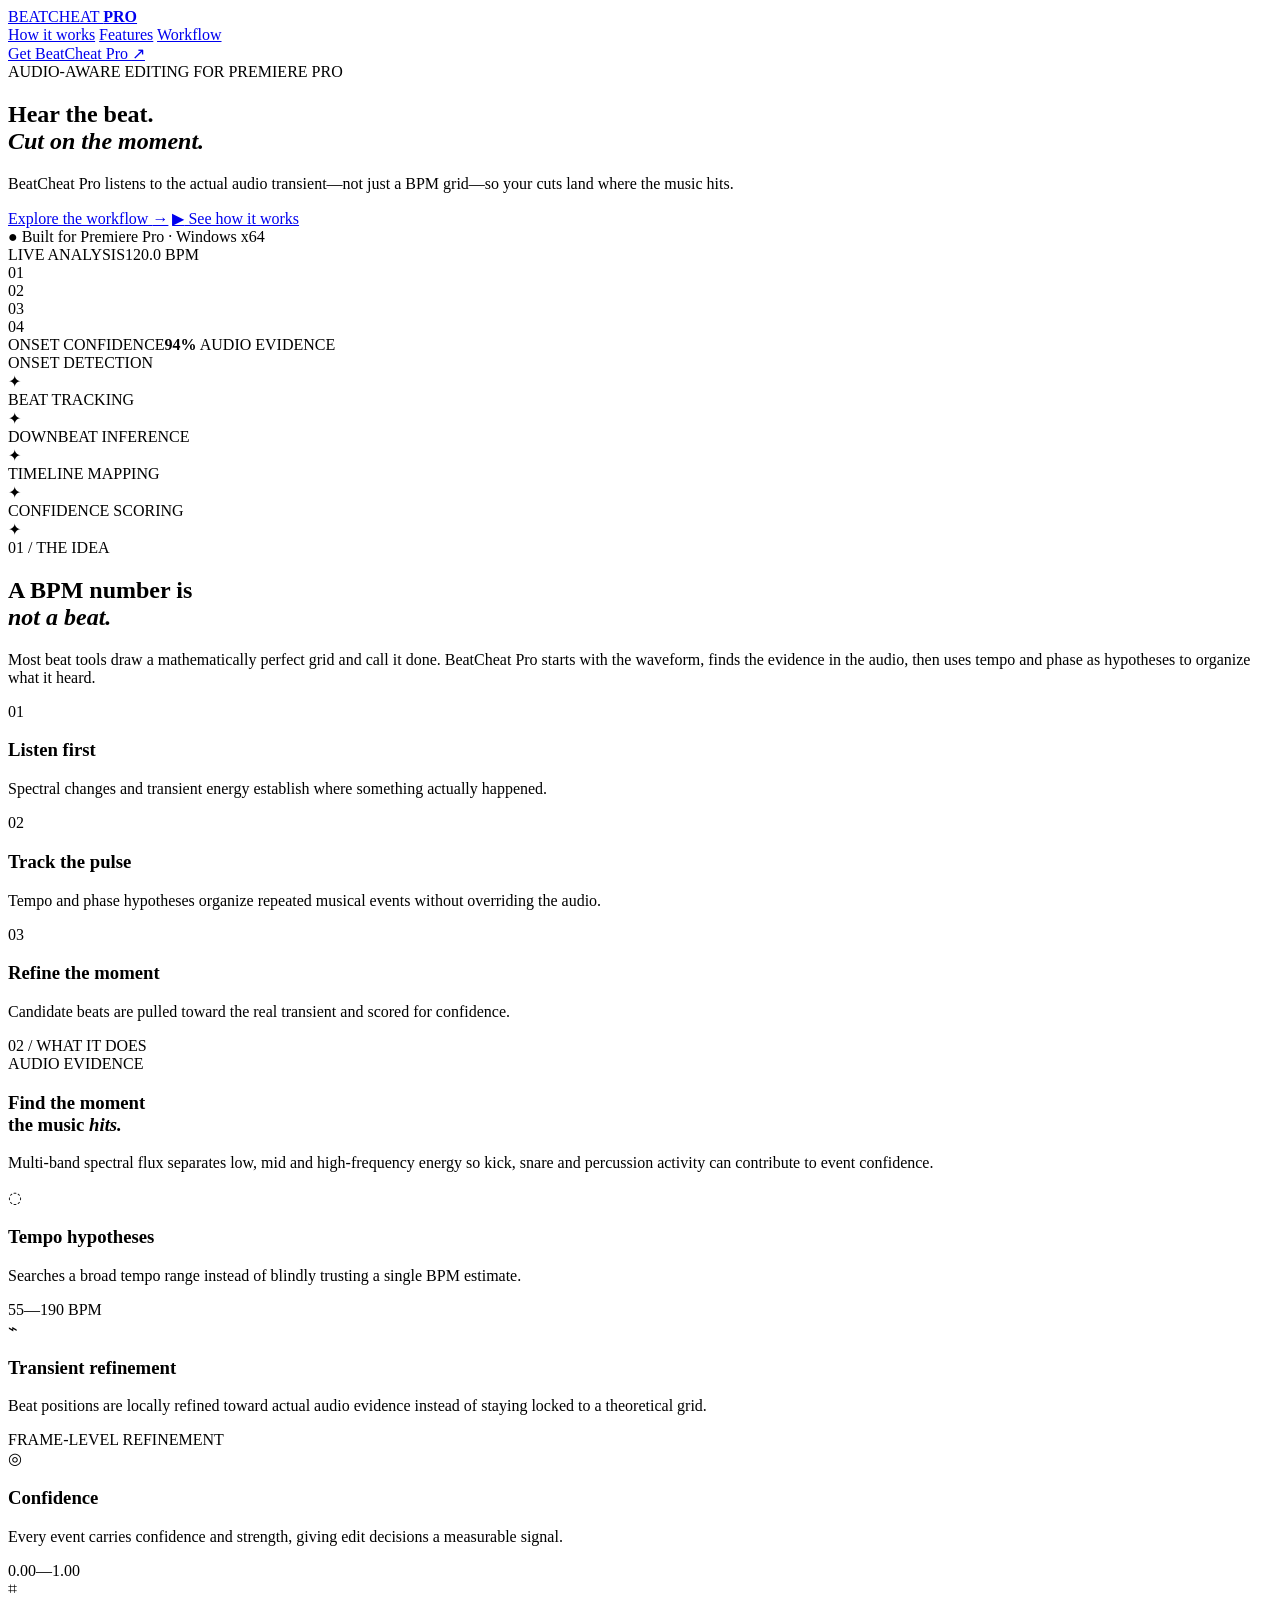
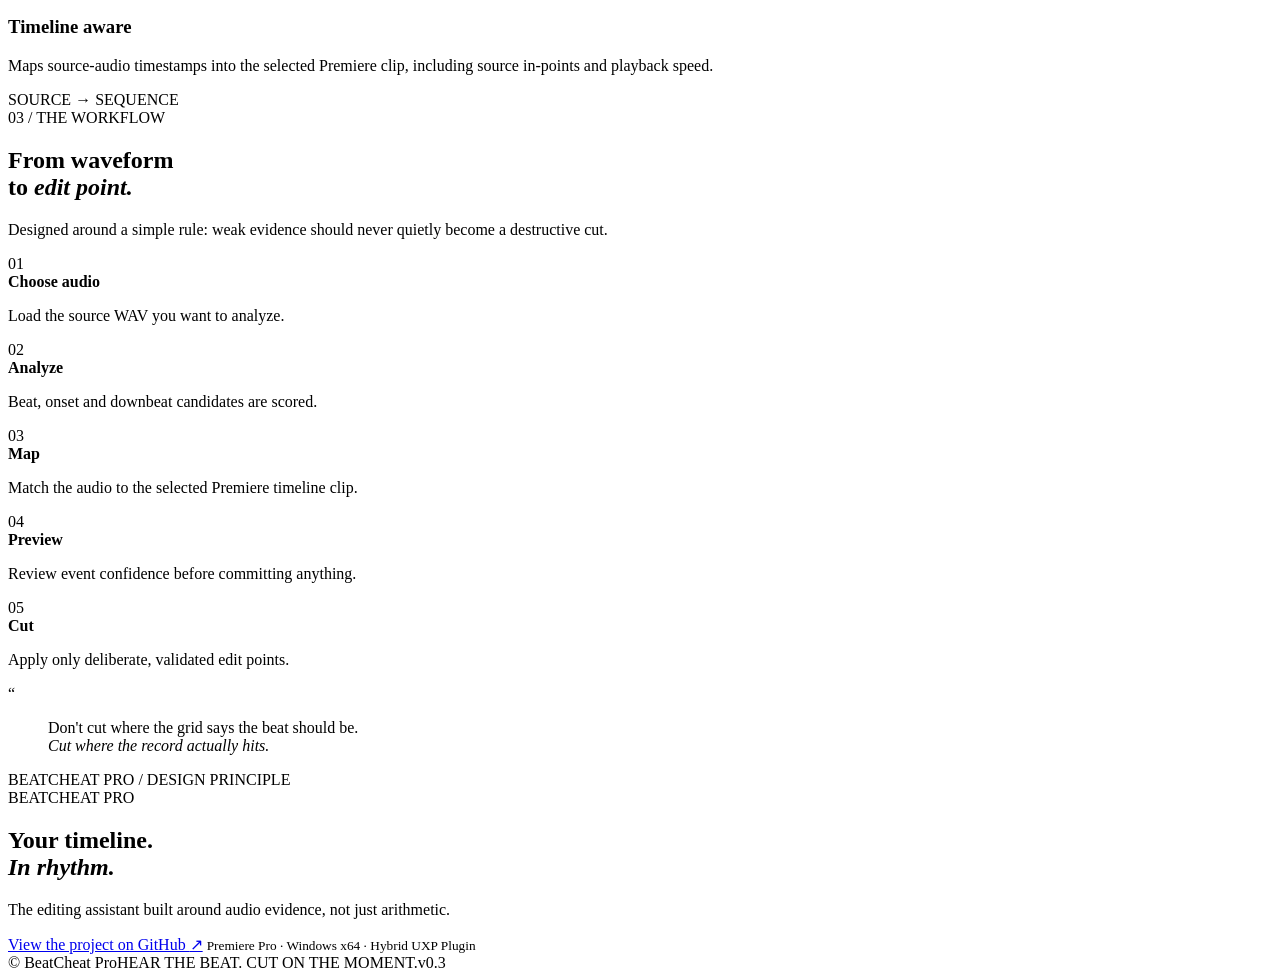
==== website/index.html @ 13fb93d5 "Build BeatCheat Pro showcase landing page" ====
<!doctype html>
<html lang="en">
<head>
  <meta charset="utf-8">
  <meta name="viewport" content="width=device-width,initial-scale=1">
  <meta name="theme-color" content="#070707">
  <meta name="description" content="BeatCheat Pro — Hear the beat. Cut on the moment. Precision beat and onset detection for Premiere Pro.">
  <title>BeatCheat Pro — Hear the beat. Cut on the moment.</title>
  <link rel="stylesheet" href="./styles.css">
</head>
<body>
  <div class="grain"></div>
  <header class="nav">
    <a class="brand" href="#">
      <span class="brand-mark"><i></i><i></i><i></i><i></i><i></i></span>
      <span>BEATCHEAT <b>PRO</b></span>
    </a>
    <nav>
      <a href="#how">How it works</a>
      <a href="#features">Features</a>
      <a href="#workflow">Workflow</a>
    </nav>
    <a class="nav-cta" href="#download">Get BeatCheat Pro <span>↗</span></a>
  </header>

  <main>
    <section class="hero">
      <div class="hero-copy">
        <div class="eyebrow"><span class="pulse"></span> AUDIO-AWARE EDITING FOR PREMIERE PRO</div>
        <h1>Hear the beat.<br><em>Cut on the moment.</em></h1>
        <p class="hero-sub">BeatCheat Pro listens to the actual audio transient—not just a BPM grid—so your cuts land where the music hits.</p>
        <div class="hero-actions">
          <a class="button primary" href="#download">Explore the workflow <span>→</span></a>
          <a class="button ghost" href="#how"><span class="play">▶</span> See how it works</a>
        </div>
        <div class="hero-note"><span>●</span> Built for Premiere Pro · Windows x64</div>
      </div>

      <div class="hero-visual" aria-label="Beat detection visualization">
        <div class="visual-top"><span>LIVE ANALYSIS</span><span>120.0 BPM</span></div>
        <div class="wave">
          <div class="wave-line"></div>
          <div class="beat b1"><span>01</span></div>
          <div class="beat b2"><span>02</span></div>
          <div class="beat b3"><span>03</span></div>
          <div class="beat b4"><span>04</span></div>
          <div class="playhead"></div>
        </div>
        <div class="visual-bottom">
          <span>ONSET CONFIDENCE</span><strong>94%</strong>
          <span class="source">AUDIO EVIDENCE</span>
        </div>
      </div>
    </section>

    <section class="ticker" aria-label="Capabilities">
      <div>ONSET DETECTION</div><span>✦</span><div>BEAT TRACKING</div><span>✦</span><div>DOWNBEAT INFERENCE</div><span>✦</span><div>TIMELINE MAPPING</div><span>✦</span><div>CONFIDENCE SCORING</div><span>✦</span>
    </section>

    <section id="how" class="section split">
      <div class="section-label">01 / THE IDEA</div>
      <div>
        <h2>A BPM number is<br><em>not a beat.</em></h2>
        <p class="lead">Most beat tools draw a mathematically perfect grid and call it done. BeatCheat Pro starts with the waveform, finds the evidence in the audio, then uses tempo and phase as hypotheses to organize what it heard.</p>
        <div class="principles">
          <article><span>01</span><h3>Listen first</h3><p>Spectral changes and transient energy establish where something actually happened.</p></article>
          <article><span>02</span><h3>Track the pulse</h3><p>Tempo and phase hypotheses organize repeated musical events without overriding the audio.</p></article>
          <article><span>03</span><h3>Refine the moment</h3><p>Candidate beats are pulled toward the real transient and scored for confidence.</p></article>
        </div>
      </div>
    </section>

    <section id="features" class="section features">
      <div class="section-label">02 / WHAT IT DOES</div>
      <div class="feature-grid">
        <article class="feature hero-card">
          <div class="card-kicker">AUDIO EVIDENCE</div>
          <h3>Find the moment<br>the music <em>hits.</em></h3>
          <div class="mini-spectrum"><i></i><i></i><i></i><i></i><i></i><i></i><i></i><i></i><i></i><i></i><i></i><i></i><i></i><i></i><i></i></div>
          <p>Multi-band spectral flux separates low, mid and high-frequency energy so kick, snare and percussion activity can contribute to event confidence.</p>
        </article>
        <article class="feature">
          <div class="icon">◌</div><h3>Tempo hypotheses</h3><p>Searches a broad tempo range instead of blindly trusting a single BPM estimate.</p><span class="card-foot">55—190 BPM</span>
        </article>
        <article class="feature">
          <div class="icon">⌁</div><h3>Transient refinement</h3><p>Beat positions are locally refined toward actual audio evidence instead of staying locked to a theoretical grid.</p><span class="card-foot">FRAME-LEVEL REFINEMENT</span>
        </article>
        <article class="feature">
          <div class="icon">◎</div><h3>Confidence</h3><p>Every event carries confidence and strength, giving edit decisions a measurable signal.</p><span class="card-foot">0.00—1.00</span>
        </article>
        <article class="feature">
          <div class="icon">⌗</div><h3>Timeline aware</h3><p>Maps source-audio timestamps into the selected Premiere clip, including source in-points and playback speed.</p><span class="card-foot">SOURCE → SEQUENCE</span>
        </article>
      </div>
    </section>

    <section id="workflow" class="section workflow">
      <div class="section-label">03 / THE WORKFLOW</div>
      <div class="workflow-head"><h2>From waveform<br>to <em>edit point.</em></h2><p>Designed around a simple rule: weak evidence should never quietly become a destructive cut.</p></div>
      <div class="steps">
        <div class="step"><span>01</span><div><b>Choose audio</b><p>Load the source WAV you want to analyze.</p></div></div>
        <div class="connector"></div>
        <div class="step"><span>02</span><div><b>Analyze</b><p>Beat, onset and downbeat candidates are scored.</p></div></div>
        <div class="connector"></div>
        <div class="step"><span>03</span><div><b>Map</b><p>Match the audio to the selected Premiere timeline clip.</p></div></div>
        <div class="connector"></div>
        <div class="step"><span>04</span><div><b>Preview</b><p>Review event confidence before committing anything.</p></div></div>
        <div class="connector"></div>
        <div class="step"><span>05</span><div><b>Cut</b><p>Apply only deliberate, validated edit points.</p></div></div>
      </div>
    </section>

    <section class="quote">
      <div class="quote-mark">“</div>
      <blockquote>Don't cut where the grid says the beat should be.<br><em>Cut where the record actually hits.</em></blockquote>
      <div class="quote-line"></div>
      <span>BEATCHEAT PRO / DESIGN PRINCIPLE</span>
    </section>

    <section id="download" class="final">
      <div class="final-glow"></div>
      <div class="eyebrow"><span class="pulse"></span> BEATCHEAT PRO</div>
      <h2>Your timeline.<br><em>In rhythm.</em></h2>
      <p>The editing assistant built around audio evidence, not just arithmetic.</p>
      <a class="button primary large" href="https://github.com/madebykraman/beatcheatpro">View the project on GitHub <span>↗</span></a>
      <small>Premiere Pro · Windows x64 · Hybrid UXP Plugin</small>
    </section>
  </main>

  <footer><span>© BeatCheat Pro</span><span>HEAR THE BEAT. CUT ON THE MOMENT.</span><span>v0.3</span></footer>
  <script src="./script.js"></script>
</body>
</html>
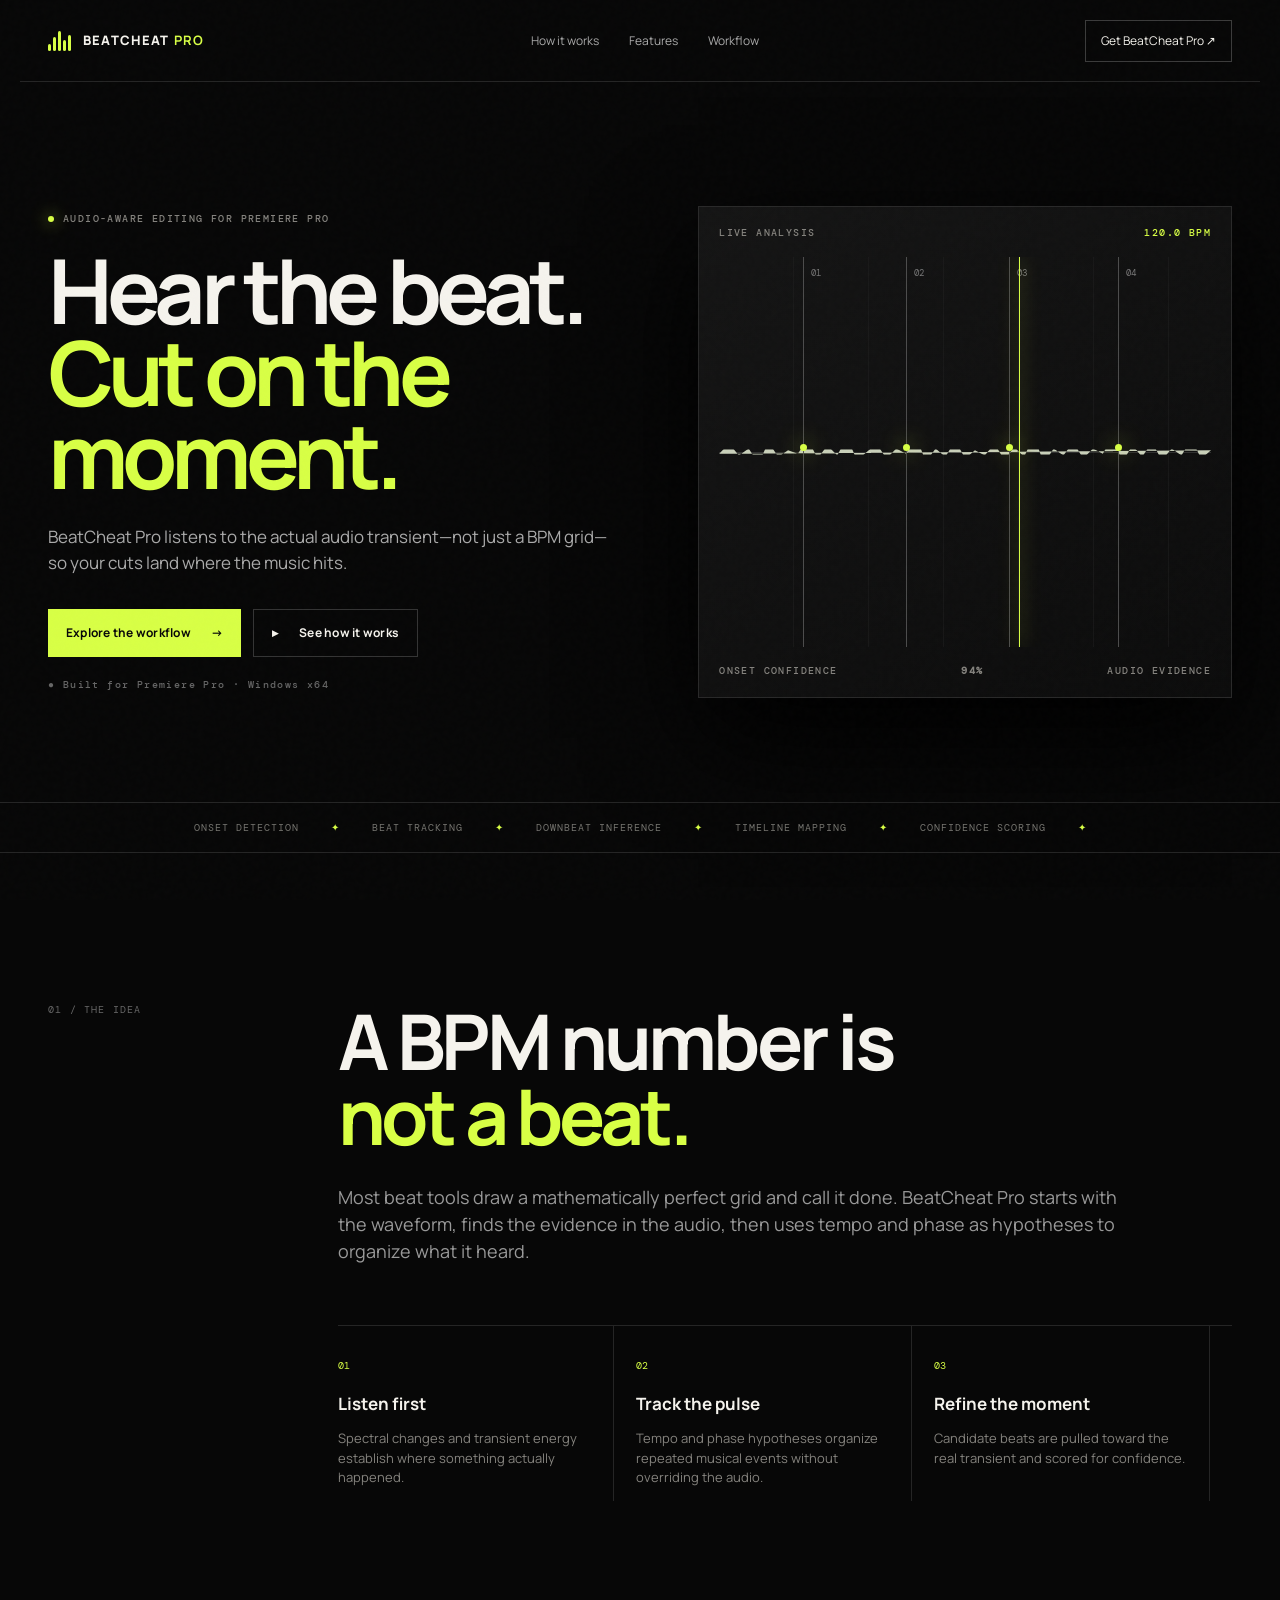
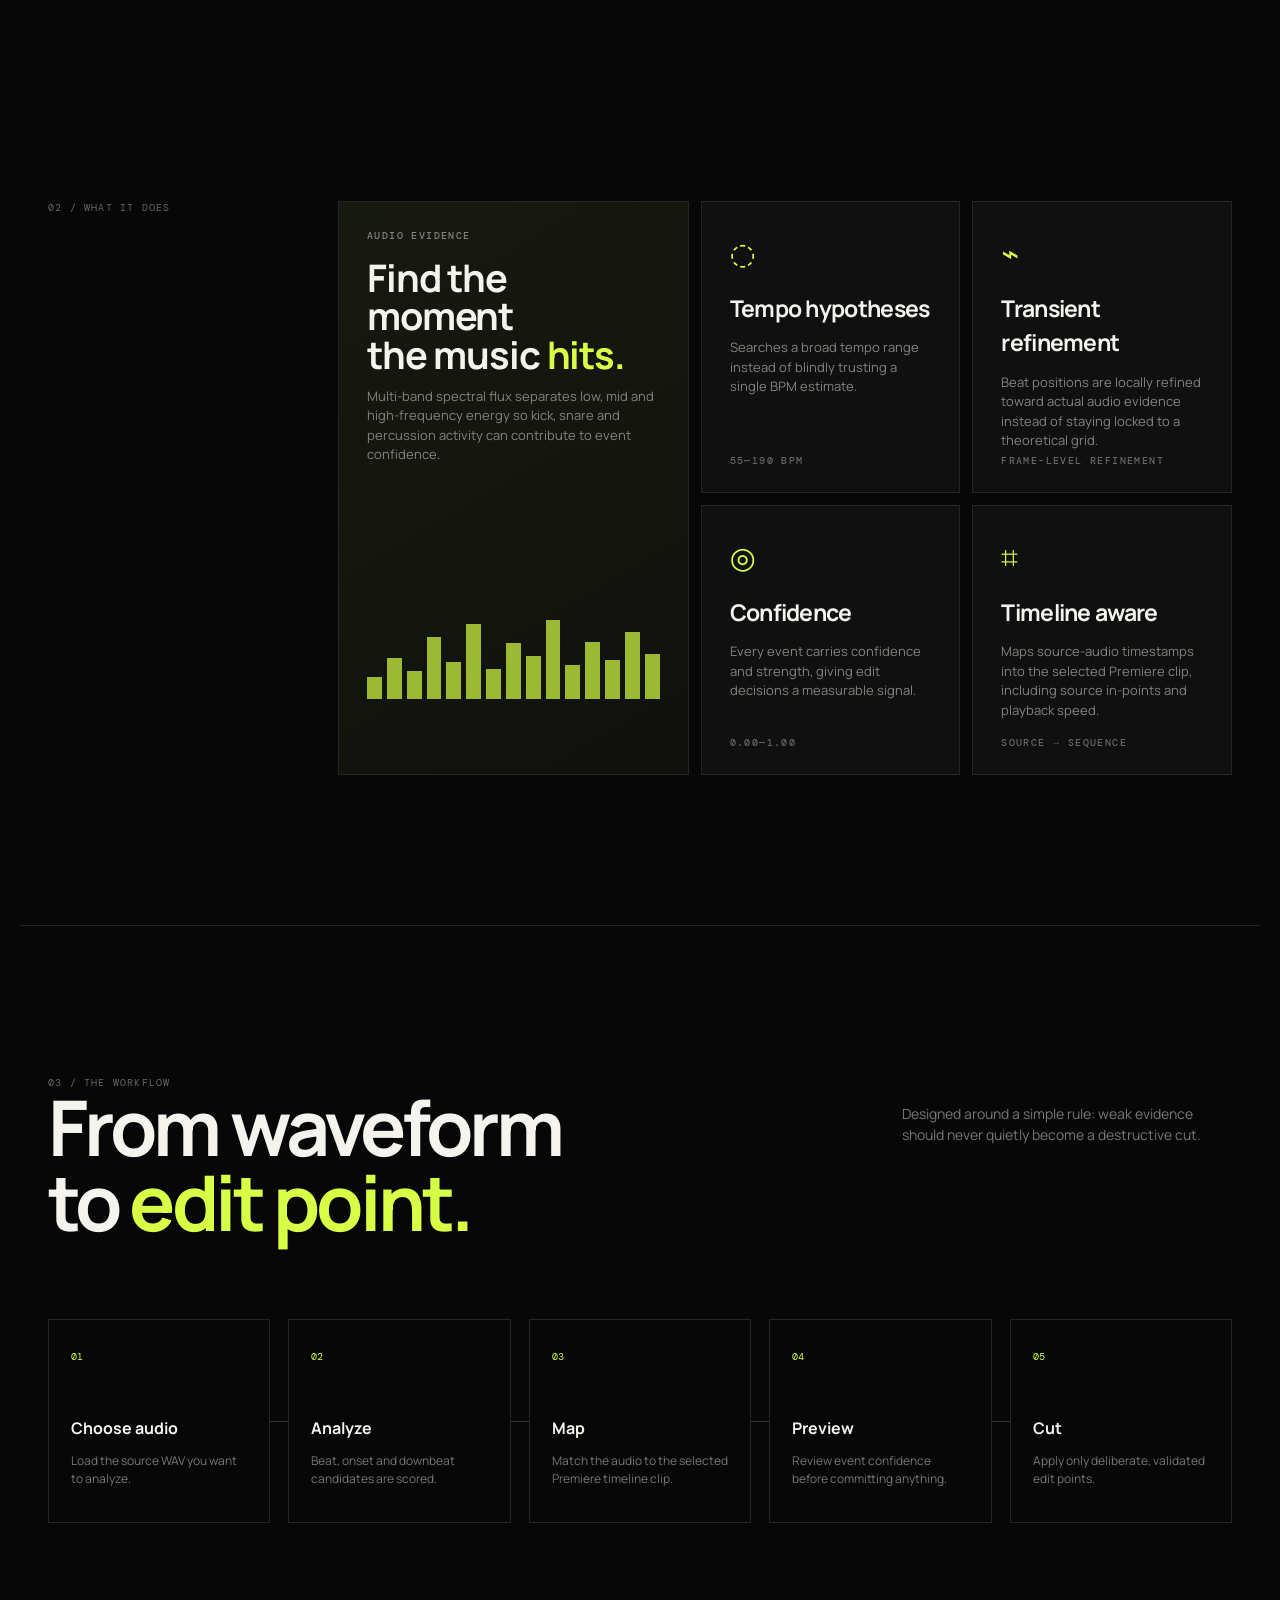
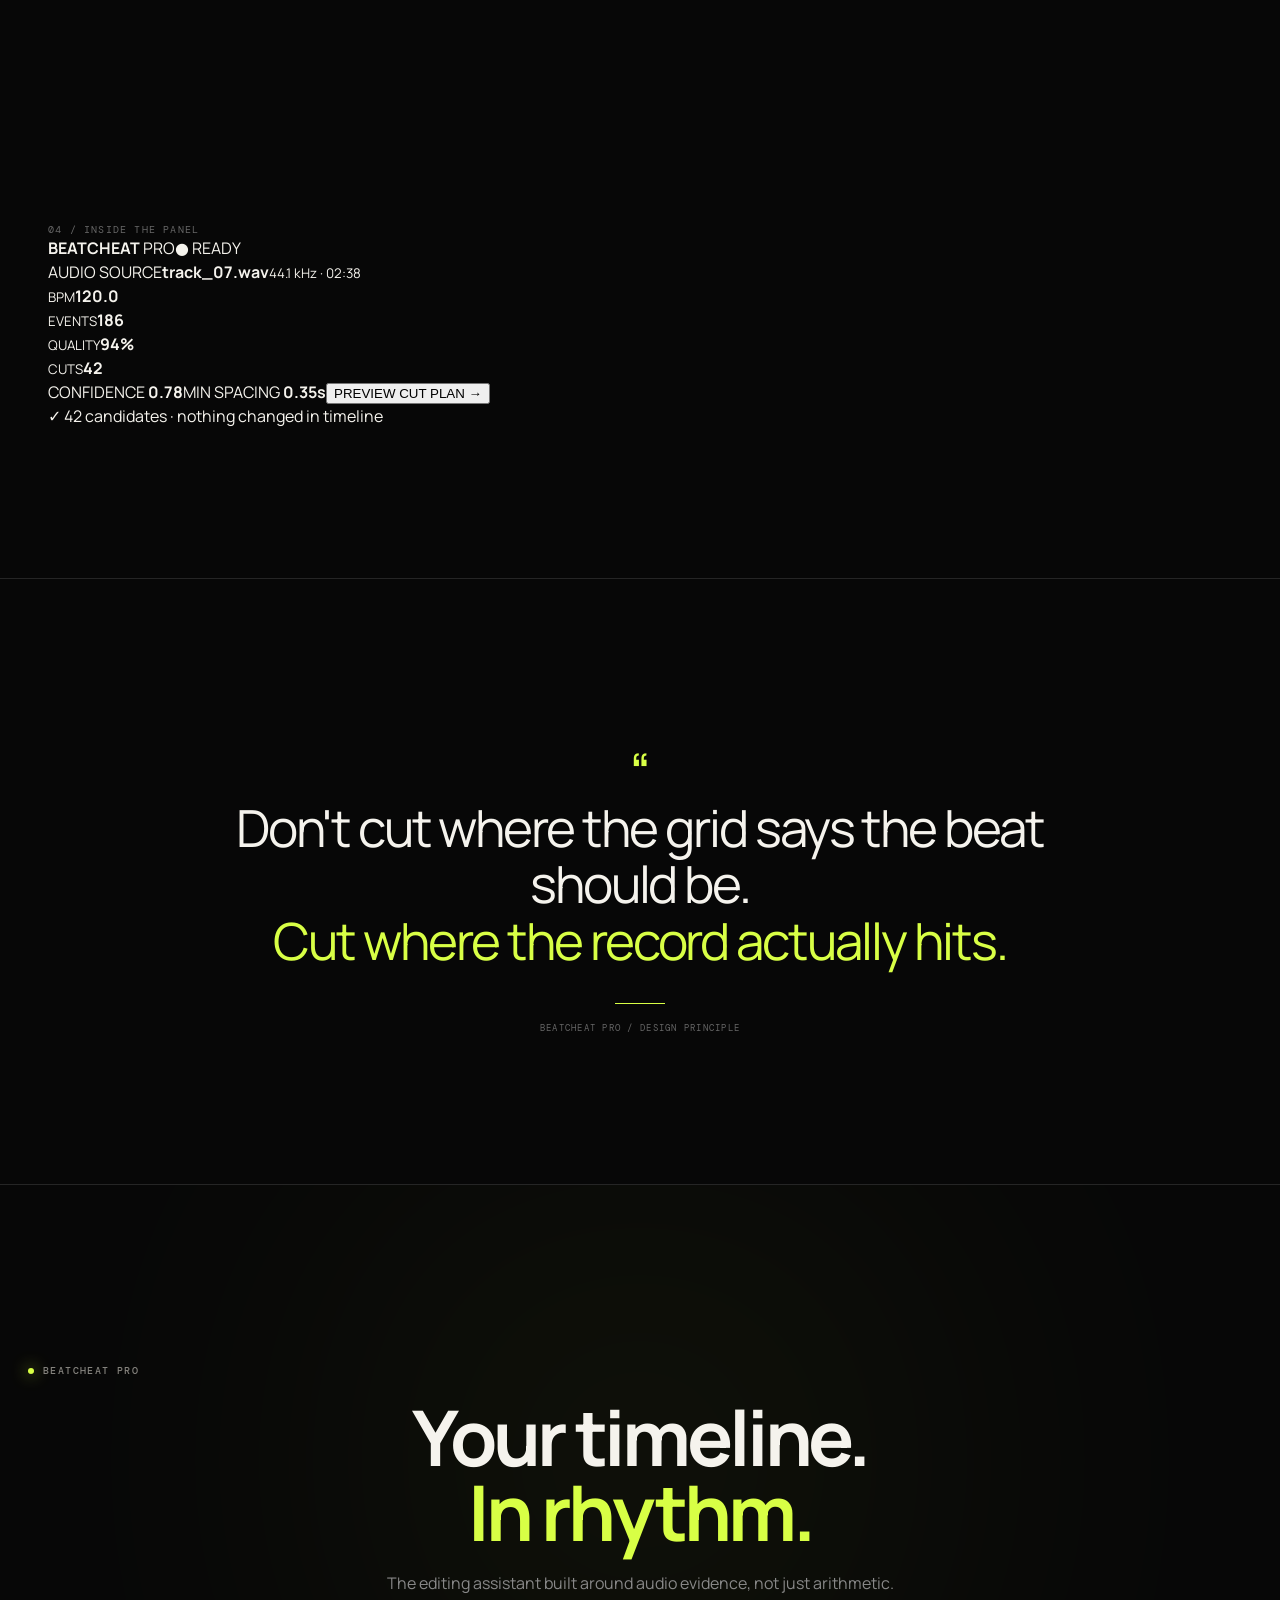
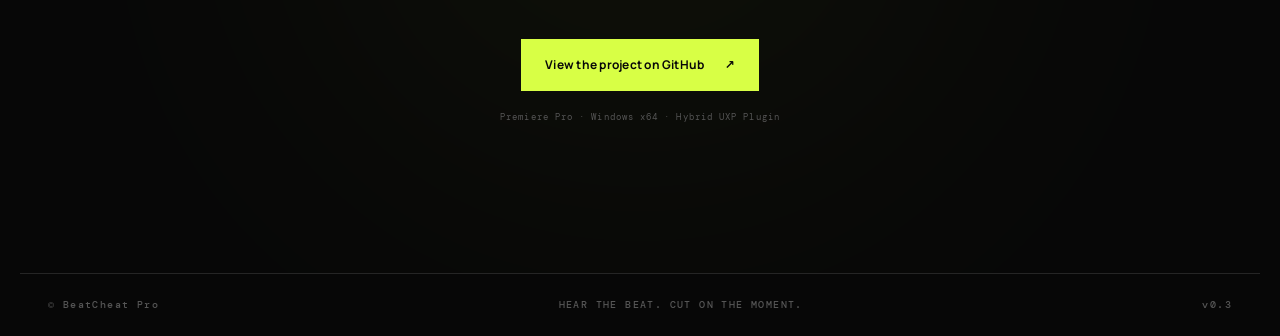
==== commit 779530ab: "Add interactive plugin panel showcase" ====
--- a/website/index.html
+++ b/website/index.html
@@ -110,6 +110,23 @@
       </div>
     </section>
 
+    <section class="section product-shot" id="panel">
+      <div class="section-label">04 / INSIDE THE PANEL</div>
+      <div class="panel-demo">
+        <div class="panel-head"><span><b>BEATCHEAT</b> PRO</span><span class="panel-dot">● READY</span></div>
+        <div class="panel-file"><span>AUDIO SOURCE</span><strong>track_07.wav</strong><small>44.1 kHz · 02:38</small></div>
+        <div class="panel-stats">
+          <div><small>BPM</small><b>120.0</b></div>
+          <div><small>EVENTS</small><b>186</b></div>
+          <div><small>QUALITY</small><b>94%</b></div>
+          <div><small>CUTS</small><b>42</b></div>
+        </div>
+        <div class="panel-timeline"><span class="marker m1"></span><span class="marker m2"></span><span class="marker m3"></span><span class="marker m4"></span><i></i></div>
+        <div class="panel-controls"><span>CONFIDENCE <b>0.78</b></span><span>MIN SPACING <b>0.35s</b></span><button>PREVIEW CUT PLAN →</button></div>
+        <div class="panel-note"><span>✓</span> 42 candidates · nothing changed in timeline</div>
+      </div>
+    </section>
+
     <section class="quote">
       <div class="quote-mark">“</div>
       <blockquote>Don't cut where the grid says the beat should be.<br><em>Cut where the record actually hits.</em></blockquote>
--- a/website/styles.css
+++ b/website/styles.css
@@ -0,0 +1,4 @@
+@import url('https://fonts.googleapis.com/css2?family=DM+Mono:wght@400;500&family=Manrope:wght@400;500;600;700;800&display=swap');
+:root{--bg:#070707;--panel:#101010;--panel2:#141414;--text:#f5f3ed;--muted:#97958f;--line:#252525;--lime:#d8ff45;--max:1240px}
+*{box-sizing:border-box}html{scroll-behavior:smooth}body{margin:0;background:var(--bg);color:var(--text);font-family:Manrope,system-ui,sans-serif;line-height:1.5}.grain{position:fixed;inset:0;pointer-events:none;opacity:.035;z-index:20;background-image:url("data:image/svg+xml,%3Csvg viewBox='0 0 180 180' xmlns='http://www.w3.org/2000/svg'%3E%3Cfilter id='n'%3E%3CfeTurbulence type='fractalNoise' baseFrequency='.9' numOctaves='4' stitchTiles='stitch'/%3E%3C/filter%3E%3Crect width='100%25' height='100%25' filter='url(%23n)' opacity='.5'/%3E%3C/svg%3E")}.nav{height:82px;max-width:var(--max);margin:auto;padding:0 28px;display:flex;align-items:center;justify-content:space-between;border-bottom:1px solid var(--line)}.brand{display:flex;gap:12px;align-items:center;color:var(--text);text-decoration:none;font-size:13px;font-weight:800;letter-spacing:.09em}.brand b{color:var(--lime)}.brand-mark{display:flex;gap:2px;align-items:end;height:20px}.brand-mark i{display:block;width:3px;background:var(--lime);border-radius:3px}.brand-mark i:nth-child(1){height:7px}.brand-mark i:nth-child(2){height:14px}.brand-mark i:nth-child(3){height:20px}.brand-mark i:nth-child(4){height:11px}.brand-mark i:nth-child(5){height:16px}.nav nav{display:flex;gap:30px}.nav nav a,.nav-cta{font-size:12px;color:#aaa;text-decoration:none}.nav nav a:hover{color:var(--text)}.nav-cta{border:1px solid #3b3b3b;padding:11px 15px;color:var(--text);transition:.25s}.nav-cta:hover{border-color:var(--lime);color:var(--lime)}.hero{max-width:var(--max);margin:auto;min-height:720px;padding:110px 28px 90px;display:grid;grid-template-columns:1fr .92fr;gap:70px;align-items:center}.eyebrow,.visual-top,.visual-bottom,.card-kicker,.card-foot,footer,.hero-note{font:500 10px/1.2 "DM Mono",monospace;letter-spacing:.14em;color:#85837e}.eyebrow{display:flex;align-items:center;gap:9px}.pulse{width:6px;height:6px;border-radius:50%;background:var(--lime);box-shadow:0 0 16px var(--lime)}h1{font-size:clamp(58px,7vw,100px);line-height:.92;letter-spacing:-.065em;margin:24px 0 28px;font-weight:700}em{font-style:normal;color:var(--lime)}.hero-sub{font-size:17px;color:#aaa;max-width:570px}.hero-actions{display:flex;gap:12px;margin-top:34px}.button{display:inline-flex;align-items:center;gap:20px;padding:14px 18px;text-decoration:none;font-size:12px;font-weight:700;letter-spacing:.02em}.button.primary{background:var(--lime);color:#080808}.button.primary:hover{transform:translateY(-2px)}.button.ghost{border:1px solid #343434;color:var(--text)}.button.ghost:hover{border-color:#777}.play{font-size:9px}.hero-note{margin-top:22px;color:#666}.hero-visual{background:linear-gradient(145deg,#151515,#0c0c0c);border:1px solid #292929;padding:20px;box-shadow:0 40px 100px #000}.visual-top,.visual-bottom{display:flex;justify-content:space-between}.visual-top span:nth-child(2){color:var(--lime)}.wave{height:390px;margin:18px 0;position:relative;overflow:hidden;background:repeating-linear-gradient(90deg,transparent 0,transparent 74px,#202020 75px)}.wave:before{content:"";position:absolute;inset:50% 0 auto;height:1px;background:#303030}.wave-line{position:absolute;left:0;right:0;top:50%;height:170px;transform:translateY(-50%);background:linear-gradient(180deg,transparent 48%,#c9d0ba 49%,#c9d0ba 51%,transparent 52%);clip-path:polygon(0 51%,2% 45%,4% 52%,6% 48%,8% 57%,10% 44%,12% 53%,14% 49%,16% 51%,18% 42%,20% 54%,22% 46%,24% 52%,26% 41%,28% 55%,30% 50%,32% 45%,34% 54%,36% 48%,38% 51%,40% 40%,42% 56%,44% 48%,46% 53%,48% 43%,50% 54%,52% 49%,54% 52%,56% 45%,58% 55%,60% 47%,62% 53%,64% 40%,66% 57%,68% 48%,70% 52%,72% 44%,74% 54%,76% 48%,78% 51%,80% 41%,82% 56%,84% 46%,86% 53%,88% 44%,90% 55%,92% 48%,94% 52%,96% 42%,98% 54%,100% 49%)}.beat{position:absolute;top:0;bottom:0;width:1px;background:#4c4c4c}.beat:after{content:"";position:absolute;top:48%;left:-3px;width:7px;height:7px;background:var(--lime);box-shadow:0 0 22px var(--lime);border-radius:50%}.beat span{position:absolute;top:10px;left:8px;font:9px "DM Mono";color:#777}.b1{left:17%}.b2{left:38%}.b3{left:59%}.b4{left:81%}.playhead{position:absolute;top:0;bottom:0;left:61%;width:1px;background:var(--lime);box-shadow:0 0 18px var(--lime)}.ticker{border-block:1px solid var(--line);display:flex;gap:32px;align-items:center;justify-content:center;flex-wrap:wrap;padding:18px 20px;color:#74736e;font:10px "DM Mono";letter-spacing:.1em}.ticker span{color:var(--lime)}.section{max-width:var(--max);margin:auto;padding:150px 28px}.split{display:grid;grid-template-columns:220px 1fr;gap:70px}.section-label{font:10px "DM Mono";color:#666;letter-spacing:.12em}.split h2,.workflow h2,.final h2{font-size:clamp(45px,6vw,78px);line-height:.98;letter-spacing:-.05em;margin:0}.lead{font-size:18px;color:#999;max-width:800px;margin:30px 0 60px}.principles{display:grid;grid-template-columns:repeat(3,1fr);border-top:1px solid var(--line)}.principles article{padding:25px 22px 0 0;border-right:1px solid var(--line);margin-right:22px}.principles span{font:10px "DM Mono";color:var(--lime)}h3{font-size:17px;margin:16px 0 8px}.principles p,.feature p{color:#85837e;font-size:13px}.features{display:grid;grid-template-columns:220px 1fr;gap:70px}.feature-grid{display:grid;grid-template-columns:1.35fr 1fr 1fr;gap:12px}.feature{min-height:270px;background:var(--panel);border:1px solid var(--line);padding:28px;position:relative}.hero-card{grid-row:span 2;min-height:552px;background:linear-gradient(150deg,#171a10,#10110d)}.feature h3{font-size:23px;letter-spacing:-.03em}.hero-card h3{font-size:38px;line-height:1.02}.icon{font-size:30px;color:var(--lime)}.card-foot{position:absolute;bottom:25px;left:28px;color:#666}.mini-spectrum{position:absolute;left:28px;right:28px;bottom:75px;height:85px;display:flex;align-items:end;gap:5px}.mini-spectrum i{flex:1;background:var(--lime);opacity:.7}.mini-spectrum i:nth-child(1){height:25%}.mini-spectrum i:nth-child(2){height:48%}.mini-spectrum i:nth-child(3){height:32%}.mini-spectrum i:nth-child(4){height:72%}.mini-spectrum i:nth-child(5){height:43%}.mini-spectrum i:nth-child(6){height:88%}.mini-spectrum i:nth-child(7){height:35%}.mini-spectrum i:nth-child(8){height:65%}.mini-spectrum i:nth-child(9){height:50%}.mini-spectrum i:nth-child(10){height:92%}.mini-spectrum i:nth-child(11){height:39%}.mini-spectrum i:nth-child(12){height:67%}.mini-spectrum i:nth-child(13){height:45%}.mini-spectrum i:nth-child(14){height:78%}.mini-spectrum i:nth-child(15){height:52%}.workflow{border-top:1px solid var(--line)}.workflow-head{display:flex;justify-content:space-between;gap:40px;margin-bottom:80px}.workflow-head p{max-width:330px;color:#777;font-size:14px}.steps{display:flex;align-items:stretch}.step{flex:1;border:1px solid var(--line);padding:22px}.step span{font:10px "DM Mono";color:var(--lime)}.step b{display:block;margin-top:50px}.step p{color:#777;font-size:12px}.connector{width:18px;align-self:center;height:1px;background:#333}.quote{padding:150px 28px;text-align:center;border-block:1px solid var(--line)}.quote-mark{font-size:60px;color:var(--lime);height:50px}.quote blockquote{font-size:clamp(28px,4vw,54px);letter-spacing:-.04em;line-height:1.1;margin:20px auto 35px;max-width:900px}.quote-line{width:50px;height:1px;background:var(--lime);margin:auto}.quote>span{display:block;margin-top:18px;font:9px "DM Mono";color:#666;letter-spacing:.14em}.final{text-align:center;padding:180px 28px 150px;position:relative;overflow:hidden}.final-glow{position:absolute;width:500px;height:500px;border-radius:50%;background:var(--lime);filter:blur(180px);opacity:.07;left:50%;top:40%;transform:translate(-50%,-50%)}.final h2{position:relative;margin:22px 0}.final p{position:relative;color:#888}.large{position:relative;margin-top:28px;padding:17px 24px}.final small{display:block;position:relative;margin-top:20px;color:#555;font:9px "DM Mono";letter-spacing:.12em}footer{max-width:var(--max);margin:auto;border-top:1px solid var(--line);padding:25px 28px;display:flex;justify-content:space-between;color:#555}@media(max-width:900px){.nav nav{display:none}.hero,.split,.features{grid-template-columns:1fr}.hero{padding-top:75px}.hero-visual{margin-top:20px}.section-label{margin-bottom:35px}.feature-grid{grid-template-columns:1fr 1fr}.hero-card{grid-row:auto;grid-column:span 2}.workflow-head{display:block}.steps{display:block}.connector{width:1px;height:18px;margin-left:22px}.principles{grid-template-columns:1fr}.principles article{border-right:0;border-bottom:1px solid var(--line);padding-bottom:22px}.nav{padding-inline:18px}}@media(max-width:560px){h1{font-size:54px}.hero{padding-inline:18px}.section{padding:100px 18px}.feature-grid{grid-template-columns:1fr}.hero-card{grid-column:auto}.hero-card h3{font-size:31px}.ticker{gap:15px;font-size:8px}.hero-actions{flex-direction:column}.button{justify-content:center}.wave{height:300px}footer{padding-inline:18px;gap:12px;flex-wrap:wrap}}
+ .feature,.step,.principles article,.hero-copy,.hero-visual{opacity:0;transform:translateY(18px);transition:opacity .7s ease,transform .7s ease}.in{opacity:1!important;transform:none!important}.hero-visual{animation:float 7s ease-in-out infinite}@keyframes float{0%,100%{transform:translateY(0)}50%{transform:translateY(-7px)}}.beat:after{animation:beatPulse 1s ease-in-out infinite}.b2:after{animation-delay:.25s}.b3:after{animation-delay:.5s}.b4:after{animation-delay:.75s}@keyframes beatPulse{0%,100%{transform:scale(.75);opacity:.65}50%{transform:scale(1.5);opacity:1}}
